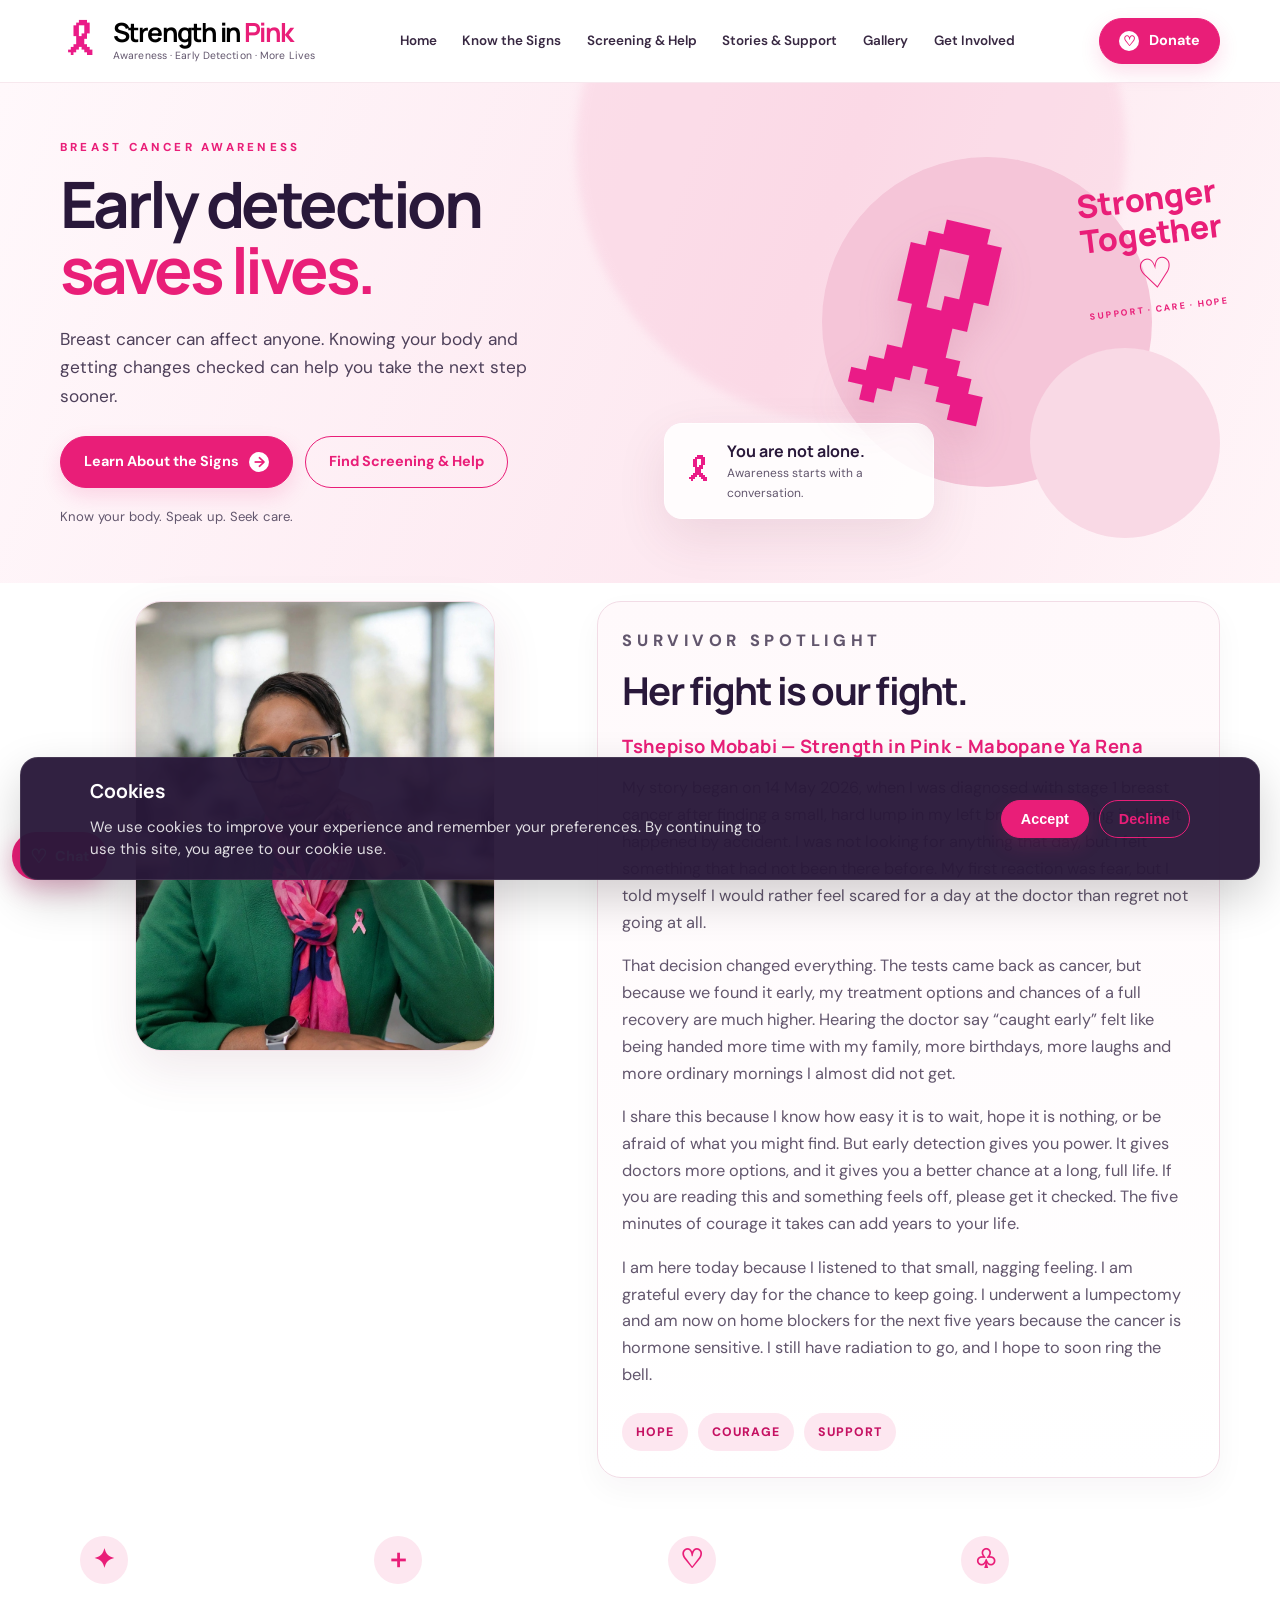
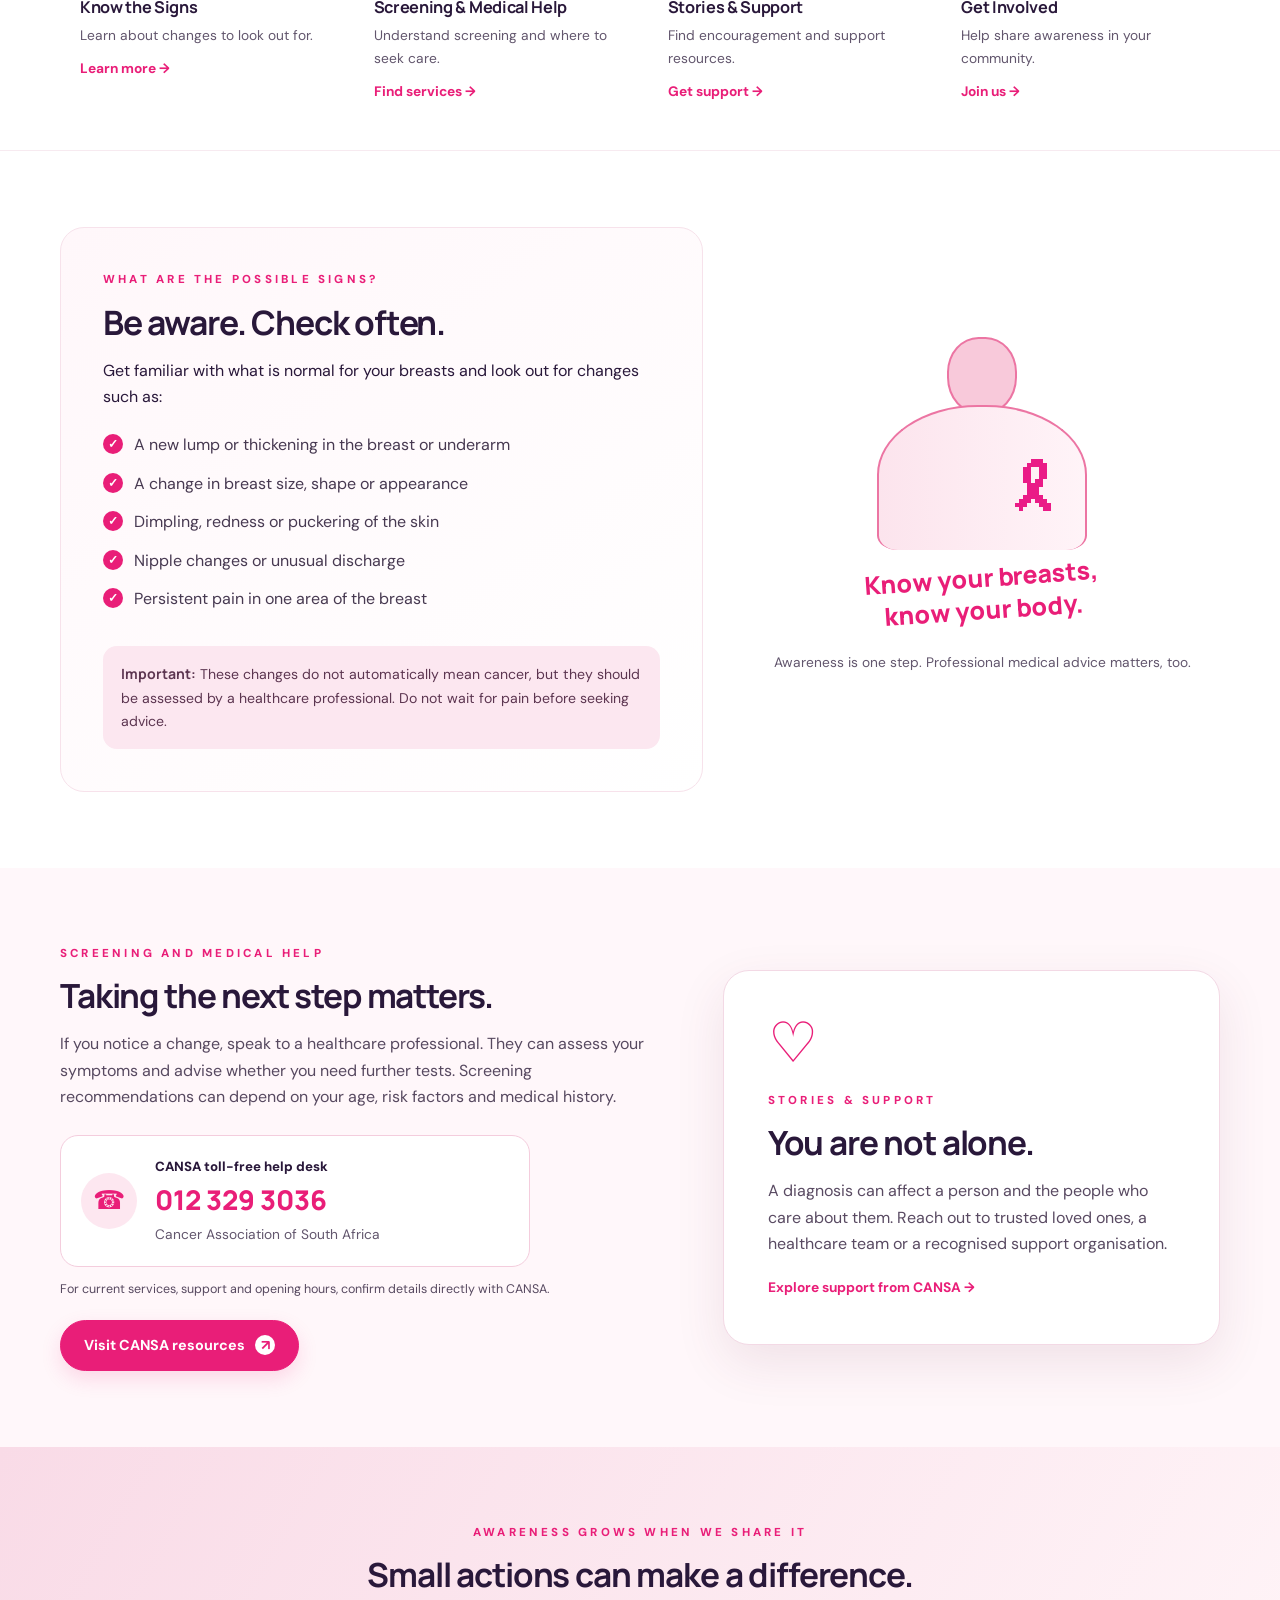
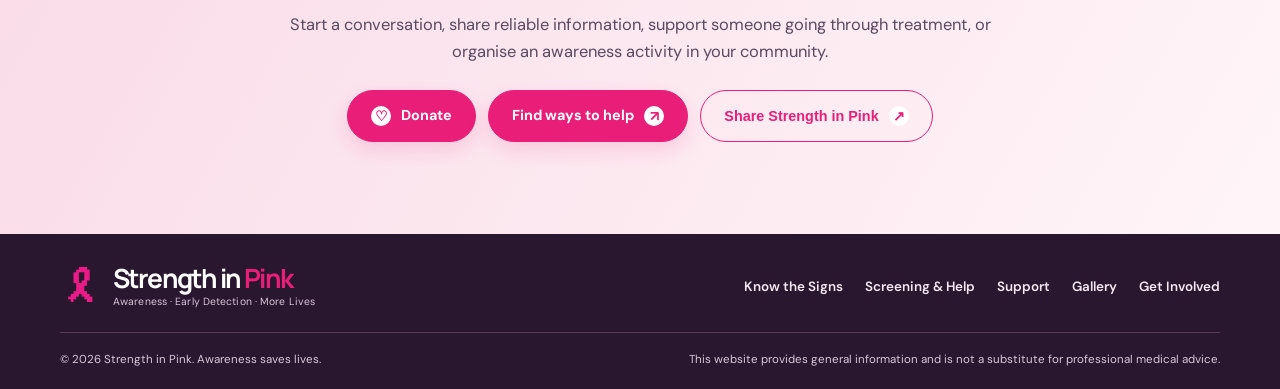
==== index.html @ 79b1885d "Add files via upload" ====
<!doctype html>
<html lang="en-ZA">
<head>
  <meta charset="utf-8">
  <meta name="viewport" content="width=device-width, initial-scale=1">
  <meta name="description" content="Breast cancer awareness in South Africa: learn possible signs, find screening and support resources, and join Strength in Pink in promoting early detection.">
  <meta name="robots" content="index, follow">
  <meta name="theme-color" content="#e91e78">
  <meta property="og:type" content="website">
  <meta property="og:locale" content="en_ZA">
  <meta property="og:site_name" content="Strength in Pink">
  <meta property="og:title" content="Strength in Pink | Breast Cancer Awareness South Africa">
  <meta property="og:description" content="Learn possible breast cancer signs, find screening and support resources, and help raise awareness in South Africa.">
  <meta name="twitter:card" content="summary">
  <meta name="twitter:title" content="Strength in Pink | Breast Cancer Awareness South Africa">
  <meta name="twitter:description" content="Learn possible breast cancer signs, find screening and support resources, and help raise awareness in South Africa.">
  <title>Strength in Pink | Breast Cancer Awareness South Africa</title>
  <link rel="preconnect" href="https://fonts.googleapis.com">
  <link rel="preconnect" href="https://fonts.gstatic.com" crossorigin>
  <link href="https://fonts.googleapis.com/css2?family=DM+Sans:wght@400;500;600;700&family=Manrope:wght@400;500;600;700;800&display=swap" rel="stylesheet">
  <link rel="stylesheet" href="styles.css">
  <style>
    .survivor-spotlight { padding: 18px 0 12px; }
    .survivor-layout { display: grid; grid-template-columns: 0.9fr 1.1fr; align-items: start; gap: 28px; }
    .survivor-image-wrap { position: relative; overflow: hidden; border-radius: 26px; box-shadow: 0 18px 50px rgba(107,35,73,.10); width: 100%; max-width: 360px; aspect-ratio: 4 / 5; margin: 0 auto; border: 1px solid #f2dce6; background: #fceaf3; }
    .survivor-image-wrap img { display: block; width: 100%; height: 100%; object-fit: cover; object-position: center 40%; }
    .survivor-copy { padding: 26px 24px; border-radius: 24px; background: linear-gradient(180deg, #fff9fb 0%, #fff 100%); border: 1px solid #f2dce6; box-shadow: 0 12px 30px rgba(58,22,41,.04); }
    .survivor-copy h2 { font-size: clamp(1.9rem, 3vw, 2.7rem); margin-bottom: 18px; letter-spacing: -0.05em; }
    .survivor-copy h3 { color: #e91e78; margin: 0 0 14px; font-size: 1.15rem; letter-spacing: 0.02em; }
    .survivor-copy p { color: #62566d; font-size: 1.02rem; }
    .survivor-badges { display: flex; flex-wrap: wrap; gap: 10px; margin-top: 24px; }
    .survivor-badges span { display: inline-flex; align-items: center; justify-content: center; padding: 9px 14px; border-radius: 999px; background: #fde7f0; color: #c51162; font-weight: 800; font-size: .77rem; letter-spacing: .08em; text-transform: uppercase; }
    @media (max-width: 720px) {
      .survivor-layout { grid-template-columns: 1fr; gap: 20px; }
      .survivor-image-wrap { max-width: 100%; }
      .survivor-copy { padding: 22px 18px; }
      .survivor-copy h2 { font-size: 2.1rem; }
    }

    .cookie-banner {
      position: fixed;
      left: 20px;
      right: 20px;
      bottom: 20px;
      z-index: 40;
      display: none;
      background: rgba(41, 24, 58, 0.96);
      color: #fff;
      border: 1px solid rgba(255,255,255,0.1);
      border-radius: 18px;
      box-shadow: 0 18px 45px rgba(0,0,0,.18);
      padding: 18px 20px;
    }

    .cookie-banner.visible {
      display: block;
    }

    .cookie-content {
      display: flex;
      align-items: center;
      justify-content: space-between;
      gap: 20px;
      max-width: 1100px;
      margin: 0 auto;
    }

    .cookie-content h3 {
      margin: 0 0 8px;
      font-size: 1.2rem;
      color: #fff;
    }

    .cookie-content p {
      margin: 0;
      color: rgba(255,255,255,0.85);
      font-size: 0.94rem;
      max-width: 700px;
      line-height: 1.5;
    }

    .cookie-actions {
      display: flex;
      gap: 10px;
      flex-wrap: wrap;
      justify-content: flex-end;
    }

    @media (max-width: 720px) {
      .cookie-content {
        flex-direction: column;
        align-items: flex-start;
      }

      .cookie-actions {
        width: 100%;
        justify-content: flex-start;
      }
    }

    .site-header .brand strong { color: #000; }
    .brand .ribbon,
    .hero-ribbon,
    .mini-ribbon,
    .body-ribbon { filter: brightness(0) saturate(100%) invert(23%) sepia(98%) saturate(3456%) hue-rotate(314deg) brightness(92%) contrast(99%); }
    .hero-ribbon { filter: brightness(0) saturate(100%) invert(23%) sepia(98%) saturate(3456%) hue-rotate(314deg) brightness(92%) contrast(99%) drop-shadow(0 20px 18px #aa4b7530); }
    .resource-icon { background: var(--pink-light); color: var(--pink); }
    .button-icon { display: inline-grid; place-items: center; width: 20px; height: 20px; flex: 0 0 20px; border-radius: 50%; background: #fff; color: var(--pink); line-height: 1; }
    .event-dialog { width: min(540px, calc(100% - 32px)); max-width: none; padding: 0; border: 1px solid var(--line); border-radius: 18px; background: #fff; color: var(--ink); box-shadow: 0 24px 70px rgba(41, 24, 58, .28); }
    .event-dialog::backdrop { background: rgba(41, 24, 58, .62); backdrop-filter: blur(4px); }
    .event-dialog-content { position: relative; padding: 32px; }
    .event-close-form { position: absolute; top: 14px; right: 14px; }
    .event-close { display: grid; place-items: center; width: 40px; height: 40px; border: 0; border-radius: 50%; background: var(--pink-light); color: var(--pink-dark); font-size: 1.6rem; cursor: pointer; }
    .event-dialog h2 { margin: 0 44px 12px 0; font-size: clamp(1.8rem, 4vw, 2.3rem); }
    .event-description { margin-bottom: 22px; color: var(--muted); }
    .event-details { display: grid; grid-template-columns: 1fr 1fr; gap: 14px 20px; margin: 0; padding: 18px 0; border-top: 1px solid var(--line); border-bottom: 1px solid var(--line); }
    .event-details div { min-width: 0; }
    .event-details div:last-child { grid-column: 1 / -1; }
    .event-details dt { color: var(--muted); font-size: .74rem; font-weight: 800; letter-spacing: .08em; text-transform: uppercase; }
    .event-details dd { margin: 4px 0 0; font-weight: 700; line-height: 1.4; overflow-wrap: anywhere; }
    .event-dialog-footer { display: flex; justify-content: flex-end; margin-top: 20px; }
    @media (max-width: 520px) { .event-dialog-content { padding: 28px 22px 22px; } }
    .chat-widget { position: fixed; left: 12px; bottom: 20px; z-index: 35; display: grid; justify-items: start; gap: 10px; }
    .chat-panel { display: grid; grid-template-rows: auto minmax(120px, 1fr) auto auto auto; width: min(370px, calc(100vw - 32px)); max-height: min(560px, calc(100dvh - 100px)); overflow: hidden; border: 1px solid var(--line); border-radius: 14px; background: #fff; box-shadow: 0 18px 50px rgba(41, 24, 58, .22); }
    .chat-panel[hidden] { display: none; }
    .chat-header { display: flex; align-items: center; justify-content: space-between; gap: 16px; padding: 14px 16px; background: var(--pink-dark); color: #fff; }
    .chat-header strong, .chat-header span { display: block; }
    .chat-header strong { font: 700 1rem Manrope, "DM Sans", sans-serif; }
    .chat-header span { margin-top: 2px; font-size: .76rem; color: rgba(255,255,255,.86); }
    .chat-close { display: grid; place-items: center; width: 36px; height: 36px; flex: 0 0 36px; border: 1px solid rgba(255,255,255,.4); border-radius: 50%; background: transparent; color: #fff; font-size: 1.35rem; cursor: pointer; }
    .chat-log { display: flex; flex-direction: column; align-items: flex-start; gap: 10px; min-height: 120px; overflow-y: auto; padding: 16px; }
    .chat-message { max-width: 88%; margin: 0; padding: 10px 12px; border-radius: 10px; font-size: .88rem; line-height: 1.5; overflow-wrap: anywhere; }
    .chat-message-bot { background: var(--soft); color: var(--ink); }
    .chat-message-user { align-self: flex-end; background: var(--pink); color: #fff; }
    .chat-suggestions { display: flex; flex-wrap: wrap; gap: 7px; padding: 0 14px 12px; }
    .chat-suggestions button { padding: 7px 10px; border: 1px solid var(--line); border-radius: 999px; background: #fff; color: var(--pink-dark); font: 600 .76rem "DM Sans", sans-serif; cursor: pointer; }
    .chat-suggestions button:hover { background: var(--pink-light); }
    .chat-form { display: flex; gap: 8px; padding: 12px 14px; border-top: 1px solid var(--line); }
    .chat-form input { min-width: 0; flex: 1; padding: 10px 12px; border: 1px solid #d9cbd4; border-radius: 8px; color: var(--ink); font: inherit; }
    .chat-form input:focus-visible, .chat-form button:focus-visible, .chat-toggle:focus-visible, .chat-close:focus-visible, .chat-suggestions button:focus-visible { outline: 3px solid #f3a5c6; outline-offset: 2px; }
    .chat-form button { width: 42px; flex: 0 0 42px; border: 0; border-radius: 8px; background: var(--pink); color: #fff; font-size: 1.3rem; cursor: pointer; }
    .chat-disclaimer { margin: 0; padding: 0 14px 12px; color: var(--muted); font-size: .7rem; }
    .chat-toggle { display: inline-flex; align-items: center; justify-content: center; gap: 8px; min-height: 48px; padding: 0 18px; border: 0; border-radius: 999px; background: var(--pink); color: #fff; font: 700 .9rem "DM Sans", sans-serif; box-shadow: 0 8px 24px rgba(197,17,98,.3); cursor: pointer; }
    .chat-toggle span:first-child { font-size: 1.2rem; }
    @media (max-width: 520px) { .chat-widget { left: 12px; bottom: 12px; } .chat-panel { max-height: min(520px, calc(100dvh - 88px)); } }
  </style>
</head>
<body>
  <a class="skip-link" href="#main">Skip to content</a>
  <header class="site-header">
    <div class="container nav-wrap">
      <a class="brand" href="#home" aria-label="Pink Hope home">
        <span class="ribbon" aria-hidden="true">🎗</span>
        <span><strong>Strength in <span>Pink</span></strong><small>Awareness · Early Detection · More Lives</small></span>
      </a>
      <button class="menu-toggle" aria-expanded="false" aria-controls="primary-nav" aria-label="Open navigation">☰</button>
      <nav id="primary-nav" class="nav-links" aria-label="Main navigation">
        <a href="#home">Home</a><a href="#signs">Know the Signs</a><a href="#help">Screening &amp; Help</a><a href="#support">Stories &amp; Support</a><a href="gallery.html">Gallery</a><a href="#involved">Get Involved</a>
      </nav>
      <a class="button button-small" href="https://www.backabuddy.co.za/campaign/strength-in-pink" target="_blank" rel="noopener noreferrer"><span class="button-icon" aria-hidden="true">♡</span> Donate</a>
    </div>
  </header>

  <main id="main">
    <section id="home" class="hero">
      <div class="hero-glow"></div>
      <div class="container hero-grid">
        <div class="hero-copy">
          <p class="eyebrow">Breast cancer awareness</p>
          <h1>Early detection<br><span>saves lives.</span></h1>
          <p class="hero-lead">Breast cancer can affect anyone. Knowing your body and getting changes checked can help you take the next step sooner.</p>
          <div class="button-row">
            <a class="button" href="#signs">Learn About the Signs <span class="button-icon" aria-hidden="true">→</span></a>
            <a class="button button-outline" href="#help">Find Screening &amp; Help</a>
          </div>
          <p class="hero-note">Know your body. Speak up. Seek care.</p>
        </div>
        <div class="hero-art" aria-label="Breast cancer awareness illustration">
          <div class="circle circle-one"></div><div class="circle circle-two"></div>
          <div class="hero-ribbon" aria-hidden="true">🎗</div>
          <div class="hero-message"><span>Stronger</span><span>Together</span><b>♡</b><small>SUPPORT · CARE · HOPE</small></div>
          <div class="hero-card"><span class="mini-ribbon">🎗</span><div><strong>You are not alone.</strong><small>Awareness starts with a conversation.</small></div></div>
        </div>
      </div>
    </section>

    <section class="survivor-spotlight" aria-labelledby="survivor-title">
      <div class="container survivor-layout">
        <div class="survivor-image-wrap">
          <img src="tshepiso.jpeg" alt="Portrait of a confident survivor smiling after treatment">
        </div>
        <div class="survivor-copy">
          <p class="eyebrow">Survivor spotlight</p>
          <h2 id="survivor-title">Her fight is our fight.</h2>
          <h3>Tshepiso Mobabi — Strength in Pink - Mabopane Ya Rena</h3>
          <p>My story began on 14 May 2026, when I was diagnosed with stage 1 breast cancer after finding a small, hard lump in my left breast while lying in bed. It happened by accident. I was not looking for anything that day, but I felt something that had not been there before. My first reaction was fear, but I told myself I would rather feel scared for a day at the doctor than regret not going at all.</p>
          <p>That decision changed everything. The tests came back as cancer, but because we found it early, my treatment options and chances of a full recovery are much higher. Hearing the doctor say “caught early” felt like being handed more time with my family, more birthdays, more laughs and more ordinary mornings I almost did not get.</p>
          <p>I share this because I know how easy it is to wait, hope it is nothing, or be afraid of what you might find. But early detection gives you power. It gives doctors more options, and it gives you a better chance at a long, full life. If you are reading this and something feels off, please get it checked. The five minutes of courage it takes can add years to your life.</p>
          <p>I am here today because I listened to that small, nagging feeling. I am grateful every day for the chance to keep going. I underwent a lumpectomy and am now on home blockers for the next five years because the cancer is hormone sensitive. I still have radiation to go, and I hope to soon ring the bell.</p>
          <div class="survivor-badges" aria-label="Support values">
            <span>Hope</span>
            <span>Courage</span>
            <span>Support</span>
          </div>
        </div>
      </div>
    </section>

    <section class="quick-links" aria-label="Explore the website">
      <div class="container quick-grid">
        <a class="quick-card" href="#signs"><span class="icon">✦</span><h2>Know the Signs</h2><p>Learn about changes to look out for.</p><span class="text-link">Learn more →</span></a>
        <a class="quick-card" href="#help"><span class="icon">＋</span><h2>Screening &amp; Medical Help</h2><p>Understand screening and where to seek care.</p><span class="text-link">Find services →</span></a>
        <a class="quick-card" href="#support"><span class="icon">♡</span><h2>Stories &amp; Support</h2><p>Find encouragement and support resources.</p><span class="text-link">Get support →</span></a>
        <a class="quick-card" href="#involved"><span class="icon">♧</span><h2>Get Involved</h2><p>Help share awareness in your community.</p><span class="text-link">Join us →</span></a>
      </div>
    </section>

    <section id="signs" class="section">
      <div class="container signs-layout">
        <div class="panel signs-panel">
          <p class="eyebrow">What are the possible signs?</p>
          <h2>Be aware. Check often.</h2>
          <p>Get familiar with what is normal for your breasts and look out for changes such as:</p>
          <ul class="sign-list">
            <li>A new lump or thickening in the breast or underarm</li>
            <li>A change in breast size, shape or appearance</li>
            <li>Dimpling, redness or puckering of the skin</li>
            <li>Nipple changes or unusual discharge</li>
            <li>Persistent pain in one area of the breast</li>
          </ul>
          <div class="notice"><strong>Important:</strong> These changes do not automatically mean cancer, but they should be assessed by a healthcare professional. Do not wait for pain before seeking advice.</div>
        </div>
        <div class="body-art">
          <div class="body-illustration" aria-hidden="true"><span class="body-head"></span><span class="body-torso"></span><span class="body-ribbon">🎗</span></div>
          <p class="script">Know your breasts,<br>know your body.</p>
          <p class="muted">Awareness is one step. Professional medical advice matters, too.</p>
        </div>
      </div>
    </section>

    <section id="help" class="section section-soft">
      <div class="container help-layout">
        <div>
          <p class="eyebrow">Screening and medical help</p>
          <h2>Taking the next step matters.</h2>
          <p>If you notice a change, speak to a healthcare professional. They can assess your symptoms and advise whether you need further tests. Screening recommendations can depend on your age, risk factors and medical history.</p>
          <div class="resource-card">
            <span class="resource-icon">☎</span>
            <div><p class="resource-label">CANSA toll-free help desk</p><a class="phone-number" href="tel:0123293036">012 329 3036</a><p class="muted">Cancer Association of South Africa</p></div>
          </div>
          <p class="small-copy">For current services, support and opening hours, confirm details directly with CANSA.</p>
          <a class="button" href="https://cansa.org.za/" target="_blank" rel="noopener noreferrer">Visit CANSA resources <span class="button-icon" aria-hidden="true">↗</span></a>
        </div>
        <aside class="support-card" id="support">
          <span class="big-heart">♡</span>
          <p class="eyebrow">Stories &amp; support</p>
          <h2>You are not alone.</h2>
          <p>A diagnosis can affect a person and the people who care about them. Reach out to trusted loved ones, a healthcare team or a recognised support organisation.</p>
          <a class="text-link" href="https://cansa.org.za/" target="_blank" rel="noopener noreferrer">Explore support from CANSA →</a>
        </aside>
      </div>
    </section>

    <section id="involved" class="section involvement">
      <div class="container involvement-inner">
        <p class="eyebrow">Awareness grows when we share it</p>
        <h2>Small actions can make a difference.</h2>
        <p>Start a conversation, share reliable information, support someone going through treatment, or organise an awareness activity in your community.</p>
        <div class="involvement-actions">
          <a class="button" href="https://www.backabuddy.co.za/campaign/strength-in-pink" target="_blank" rel="noopener noreferrer"><span class="button-icon" aria-hidden="true">♡</span> Donate</a>
          <a class="button" href="https://cansa.org.za/" target="_blank" rel="noopener noreferrer">Find ways to help <span class="button-icon" aria-hidden="true">↗</span></a>
          <button class="button button-outline" id="share-button" type="button">Share Strength in Pink <span class="button-icon" aria-hidden="true">↗</span></button>
        </div>
        <p id="share-status" class="share-status" role="status" aria-live="polite"></p>
      </div>
    </section>
  </main>

  <footer class="site-footer">
    <div class="container footer-top">
      <a class="brand brand-footer" href="#home"><span class="ribbon" aria-hidden="true">🎗</span><span><strong>Strength in <span>Pink</span></strong><small>Awareness · Early Detection · More Lives</small></span></a>
      <nav class="footer-links" aria-label="Footer navigation"><a href="#signs">Know the Signs</a><a href="#help">Screening &amp; Help</a><a href="#support">Support</a><a href="gallery.html">Gallery</a><a href="#involved">Get Involved</a></nav>
    </div>
    <div class="container footer-bottom"><p>© <span id="year"></span> Strength in Pink. Awareness saves lives.</p><p>This website provides general information and is not a substitute for professional medical advice.</p></div>
  </footer>

  <dialog id="event-popup" class="event-dialog" aria-labelledby="event-title" aria-describedby="event-description">
    <div class="event-dialog-content">
      <form method="dialog" class="event-close-form">
        <button class="event-close" type="submit" aria-label="Close event details">×</button>
      </form>
      <p class="eyebrow">Breast cancer awareness drive</p>
      <h2 id="event-title">Early detection saves lives</h2>
      <p id="event-description" class="event-description">Join us for a community drive supporting breast cancer awareness, early detection and support.</p>
      <dl class="event-details">
        <div><dt>Date</dt><dd><time datetime="2026-10-24">Saturday, 24 October 2026</time></dd></div>
        <div><dt>Time</dt><dd><time datetime="09:00">09:00</time>–<time datetime="15:00">15:00</time></dd></div>
        <div><dt>Venue</dt><dd><a href="https://www.google.com/maps/search/?api=1&amp;query=Bana+Sports+Ground%2C+Mabopane" target="_blank" rel="noopener noreferrer" aria-label="Find Bana Sports Ground, Mabopane on Google Maps">📍 Bana Sports Ground, Mabopane</a></dd></div>
      </dl>
      <form method="dialog" class="event-dialog-footer">
        <button class="button button-outline" type="submit">Close</button>
      </form>
    </div>
  </dialog>

  <div id="cookie-banner" class="cookie-banner" aria-live="polite">
    <div class="cookie-content">
      <div>
        <h3>Cookies</h3>
        <p>We use cookies to improve your experience and remember your preferences. By continuing to use this site, you agree to our cookie use.</p>
      </div>
      <div class="cookie-actions">
        <button id="cookie-accept" class="button button-small" type="button">Accept</button>
        <button id="cookie-decline" class="button button-outline button-small" type="button">Decline</button>
      </div>
    </div>
  </div>

  <div class="chat-widget">
    <section id="chat-panel" class="chat-panel" aria-label="Pink Hope chatbot" hidden>
      <header class="chat-header">
        <div><strong>Strength In Pink</strong><span>Awareness and support information</span></div>
        <button id="chat-close" class="chat-close" type="button" aria-label="Close chat">×</button>
      </header>
      <div id="chat-log" class="chat-log" role="log" aria-live="polite" aria-relevant="additions">
        <p class="chat-message chat-message-bot">Hello! I can help with breast cancer awareness information, support resources, and event details.</p>
      </div>
      <div class="chat-suggestions" aria-label="Common questions">
        <button type="button" data-chat-question="What are possible signs?">Possible signs</button>
        <button type="button" data-chat-question="Where can I get help?">Get help</button>
        <button type="button" data-chat-question="Tell me about the event">Event details</button>
      </div>
      <form id="chat-form" class="chat-form">
        <label class="skip-link" for="chat-input">Ask Strength in Pink a question</label>
        <input id="chat-input" name="question" type="text" maxlength="500" autocomplete="off" placeholder="Ask about signs, help, or the event">
        <button type="submit" aria-label="Send message">↑</button>
      </form>
      <p class="chat-disclaimer">General information only. Not medical advice.</p>
    </section>
    <button id="chat-toggle" class="chat-toggle" type="button" aria-controls="chat-panel" aria-expanded="false"><span aria-hidden="true">♡</span><span>Chat</span></button>
  </div>

  <script src="script.js"></script>
</body>
</html>
---- styles.css ----
:root{--pink:#e91e78;--pink-dark:#c51162;--pink-light:#fde7f0;--ink:#29183a;--muted:#62566d;--white:#fff;--line:#f2dce6;--soft:#fff7fa;--shadow:0 18px 50px rgba(107,35,73,.10)}
*{box-sizing:border-box}html{scroll-behavior:smooth;scroll-padding-top:90px}body{margin:0;font-family:"DM Sans",sans-serif;color:var(--ink);background:#fff;line-height:1.65}h1,h2,h3,strong{font-family:Manrope,"DM Sans",sans-serif}h1,h2,p{margin-top:0}h1{font-size:clamp(2.7rem,5vw,4.8rem);line-height:1.03;letter-spacing:-.055em;margin-bottom:22px}h1 span{color:var(--pink)}h2{font-size:clamp(1.65rem,2.6vw,2.45rem);line-height:1.15;letter-spacing:-.035em;margin-bottom:16px}a{color:inherit}.container{width:min(1160px,calc(100% - 40px));margin-inline:auto}.site-header{position:sticky;top:0;z-index:20;background:rgba(255,255,255,.94);backdrop-filter:blur(16px);border-bottom:1px solid #f7e8ee}.nav-wrap{min-height:82px;display:flex;align-items:center;gap:26px}.brand{display:flex;align-items:center;gap:10px;text-decoration:none;min-width:220px}.ribbon{font-size:2.7rem;line-height:1;filter:saturate(1.2)}.brand strong{font-size:1.65rem;letter-spacing:-.06em;display:block;line-height:1.1}.brand strong span{color:var(--pink)}.brand small{display:block;font-size:.65rem;color:var(--muted);white-space:nowrap;letter-spacing:.01em}.nav-links{display:flex;align-items:center;justify-content:center;gap:clamp(12px,2vw,27px);flex:1}.nav-links a,.footer-links a{font-size:.84rem;text-decoration:none;color:#382842;font-weight:600}.nav-links a:hover,.footer-links a:hover{color:var(--pink)}.button{display:inline-flex;justify-content:center;align-items:center;gap:10px;background:var(--pink);color:#fff;border:1px solid var(--pink);border-radius:999px;padding:13px 23px;font-weight:700;font-size:.9rem;text-decoration:none;cursor:pointer;transition:transform .2s,background .2s;box-shadow:0 8px 20px #e91e7825}.button:hover{background:var(--pink-dark);transform:translateY(-2px)}.button-small{padding:10px 19px;white-space:nowrap}.button-outline{background:transparent;color:var(--pink);box-shadow:none}.button-outline:hover{color:white}.menu-toggle{display:none;border:0;background:var(--pink-light);color:var(--pink-dark);padding:10px 13px;border-radius:12px;font-size:1.2rem}.hero{position:relative;overflow:hidden;background:linear-gradient(110deg,#fff8fb 0%,#fde8f0 60%,#fff5f8 100%);min-height:475px;display:flex;align-items:center}.hero-glow{position:absolute;width:550px;height:550px;right:12%;top:-210px;border-radius:50%;background:#f7bad2;opacity:.3;filter:blur(5px)}.hero-grid{position:relative;display:grid;grid-template-columns:1fr 1fr;align-items:center;gap:25px;min-height:475px}.hero-copy{padding:55px 0}.eyebrow{text-transform:uppercase;letter-spacing:.28em;color:var(--pink);font-weight:800;font-size:.72rem;margin-bottom:14px}.hero-lead{max-width:500px;color:#4e405a;font-size:1.08rem;margin-bottom:26px}.button-row{display:flex;flex-wrap:wrap;gap:12px}.hero-note{font-size:.82rem;color:var(--muted);margin:18px 0 0}.hero-art{height:420px;position:relative;display:flex;align-items:center;justify-content:center}.circle{position:absolute;border-radius:50%;background:#f5c5d8}.circle-one{width:330px;height:330px;right:12%;top:34px}.circle-two{width:190px;height:190px;right:0;bottom:5px;background:#f9d9e5}.hero-ribbon{font-size:15rem;line-height:1;z-index:1;transform:rotate(13deg);filter:drop-shadow(0 20px 18px #aa4b7530)}.hero-message{position:absolute;right:-4px;top:58px;display:flex;flex-direction:column;color:var(--pink);font-family:Manrope,sans-serif;font-weight:800;font-size:2rem;line-height:1.08;transform:rotate(-7deg)}.hero-message b{font-size:2.6rem;text-align:center;font-weight:400}.hero-message small{font:700 .56rem "DM Sans",sans-serif;letter-spacing:.2em;margin-top:8px}.hero-card{position:absolute;bottom:24px;left:2%;display:flex;gap:12px;align-items:center;padding:14px 18px;background:#ffffffdf;border:1px solid #fff;border-radius:18px;box-shadow:var(--shadow);max-width:270px}.mini-ribbon{font-size:2rem}.hero-card strong,.hero-card small{display:block}.hero-card small{font-size:.75rem;color:var(--muted)}.quick-links{background:#fff;padding:28px 0;border-bottom:1px solid #f7eaf0}.quick-grid{display:grid;grid-template-columns:repeat(4,1fr);gap:15px}.quick-card{padding:18px 20px;border-radius:18px;text-decoration:none;transition:background .2s,transform .2s}.quick-card:hover{background:var(--soft);transform:translateY(-3px)}.icon{display:grid;place-items:center;width:48px;height:48px;border-radius:50%;background:var(--pink-light);color:var(--pink);font-size:1.6rem;font-weight:700;margin-bottom:14px}.quick-card h2{font-size:1.02rem;letter-spacing:-.02em;margin-bottom:7px}.quick-card p{font-size:.86rem;color:var(--muted);margin-bottom:8px}.text-link{font-weight:700;color:var(--pink);font-size:.86rem;text-decoration:none}.section{padding:76px 0}.signs-layout{display:grid;grid-template-columns:1.15fr .85fr;gap:42px;align-items:center}.panel{border:1px solid #f7e2eb;border-radius:24px;padding:clamp(24px,4vw,42px);background:linear-gradient(145deg,#fff7fa,#fff)}.panel h2{font-size:2.1rem}.sign-list{padding:0;list-style:none;margin:22px 0}.sign-list li{position:relative;padding:0 0 12px 31px;color:#473951}.sign-list li:before{content:"✓";position:absolute;left:0;top:2px;width:20px;height:20px;border-radius:50%;background:var(--pink);color:#fff;font-size:.75rem;font-weight:800;text-align:center;line-height:20px}.notice{padding:16px 18px;border-radius:14px;background:#fce7f0;color:#5c3550;font-size:.88rem}.body-art{text-align:center;padding:25px}.body-illustration{height:230px;position:relative;display:flex;align-items:center;justify-content:center}.body-head{position:absolute;top:5px;width:70px;height:78px;border-radius:45% 45% 48% 48%;background:#f8c9da;border:2px solid #ec75a3}.body-torso{position:absolute;top:73px;width:210px;height:145px;border:2px solid #ec75a3;border-bottom:0;border-radius:48% 48% 10% 10%;background:linear-gradient(90deg,#fce4ed,#fff4f8)}.body-ribbon{position:absolute;top:105px;right:calc(50% - 85px);font-size:4rem}.script{font-family:"Manrope",sans-serif;font-weight:800;color:var(--pink);font-size:1.55rem;line-height:1.3;transform:rotate(-4deg)}.muted{color:var(--muted);font-size:.86rem}.section-soft{background:var(--soft)}.help-layout{display:grid;grid-template-columns:1.1fr .9fr;gap:55px;align-items:center}.help-layout>div>p:not(.eyebrow){color:#574960;max-width:650px}.resource-card{display:flex;gap:18px;align-items:center;padding:20px;margin:25px 0 12px;border:1px solid #f4cddd;background:#fff;border-radius:18px;max-width:470px}.resource-icon{display:grid;place-items:center;flex-shrink:0;width:56px;height:56px;background:var(--pink);color:#fff;border-radius:50%;font-size:1.6rem}.resource-label{font-size:.83rem;font-weight:800;margin:0}.phone-number{display:block;color:var(--pink);font-family:Manrope,sans-serif;font-size:1.7rem;font-weight:800;text-decoration:none}.resource-card .muted{margin:0}.small-copy{font-size:.78rem;color:var(--muted);margin-bottom:20px}.support-card{background:#fff;border:1px solid #f3d9e5;border-radius:26px;padding:clamp(26px,4vw,44px);box-shadow:var(--shadow)}.big-heart{font-size:3.5rem;color:var(--pink);display:block;line-height:1;margin-bottom:20px}.support-card p:not(.eyebrow){color:#594a62}.involvement{background:linear-gradient(120deg,#f9dbe7,#fff5f8);text-align:center}.involvement-inner{max-width:760px}.involvement-inner>p:not(.eyebrow){color:#594a62;font-size:1.03rem}.involvement-actions{display:flex;gap:12px;justify-content:center;flex-wrap:wrap;margin-top:25px}.share-status{font-size:.85rem;margin-top:12px}.site-footer{background:#29162f;color:#fff;padding:30px 0 20px}.footer-top{display:flex;justify-content:space-between;align-items:center;gap:25px;padding-bottom:22px}.brand-footer strong{color:#fff}.brand-footer small{color:#d8c5d8}.footer-links{display:flex;flex-wrap:wrap;gap:22px}.footer-links a{color:#f4e8f2}.footer-bottom{border-top:1px solid #593c5b;padding-top:17px;display:flex;justify-content:space-between;gap:20px;font-size:.72rem;color:#d7c8d9}.footer-bottom p{margin:0}.skip-link{position:absolute;left:-9999px;top:8px;background:#fff;padding:10px;z-index:99}.skip-link:focus{left:8px}
@media(max-width:980px){.nav-wrap{gap:14px}.brand{min-width:auto}.nav-links{gap:12px}.nav-links a{font-size:.76rem}.nav-wrap>.button{display:none}.hero-art{transform:scale(.9)}.quick-grid{grid-template-columns:repeat(2,1fr)}}
@media(max-width:720px){.container{width:min(100% - 30px,560px)}.nav-wrap{min-height:72px;justify-content:space-between;flex-wrap:wrap}.brand strong{font-size:1.45rem}.ribbon{font-size:2.3rem}.brand small{font-size:.58rem}.menu-toggle{display:block}.nav-links{display:none;order:4;flex-basis:100%;flex-direction:column;align-items:stretch;padding:8px 0 18px}.nav-links.open{display:flex}.nav-links a{padding:10px 12px;border-radius:10px;font-size:.95rem}.nav-links a:hover{background:var(--soft)}.hero-grid{grid-template-columns:1fr;gap:0}.hero-copy{padding:55px 0 5px}.hero-art{height:300px;transform:none;margin-top:-4px}.hero-ribbon{font-size:11rem}.circle-one{width:245px;height:245px;right:18%;top:20px}.circle-two{width:130px;height:130px;right:3%;bottom:0}.hero-message{right:0;top:25px;font-size:1.45rem}.hero-card{left:0;bottom:10px}.quick-grid{grid-template-columns:1fr 1fr;gap:4px}.quick-card{padding:15px 10px}.quick-card h2{font-size:.95rem}.quick-card p{font-size:.8rem}.section{padding:52px 0}.signs-layout,.help-layout{grid-template-columns:1fr;gap:25px}.body-art{padding:0 10px}.panel{padding:25px 20px}.panel h2{font-size:1.8rem}.footer-top,.footer-bottom{align-items:flex-start;flex-direction:column}.footer-links{gap:14px}.footer-bottom{font-size:.75rem}.phone-number{font-size:1.5rem}}
@media(max-width:390px){.quick-grid{grid-template-columns:1fr}.button-row .button{width:100%}.hero-message{right:-5px}.hero-card{max-width:245px}.hero-card small{font-size:.7rem}}
@media(max-width:520px){.hero-ribbon{font-size:8rem;transform:rotate(13deg) translate(-80px,-30px)}.hero-message{top:8px;right:-4px;font-size:1.25rem}}
@media(max-width:340px){.hero-ribbon{font-size:6.5rem;transform:rotate(13deg) translate(-75px,-25px)}.hero-message{font-size:1.1rem}}
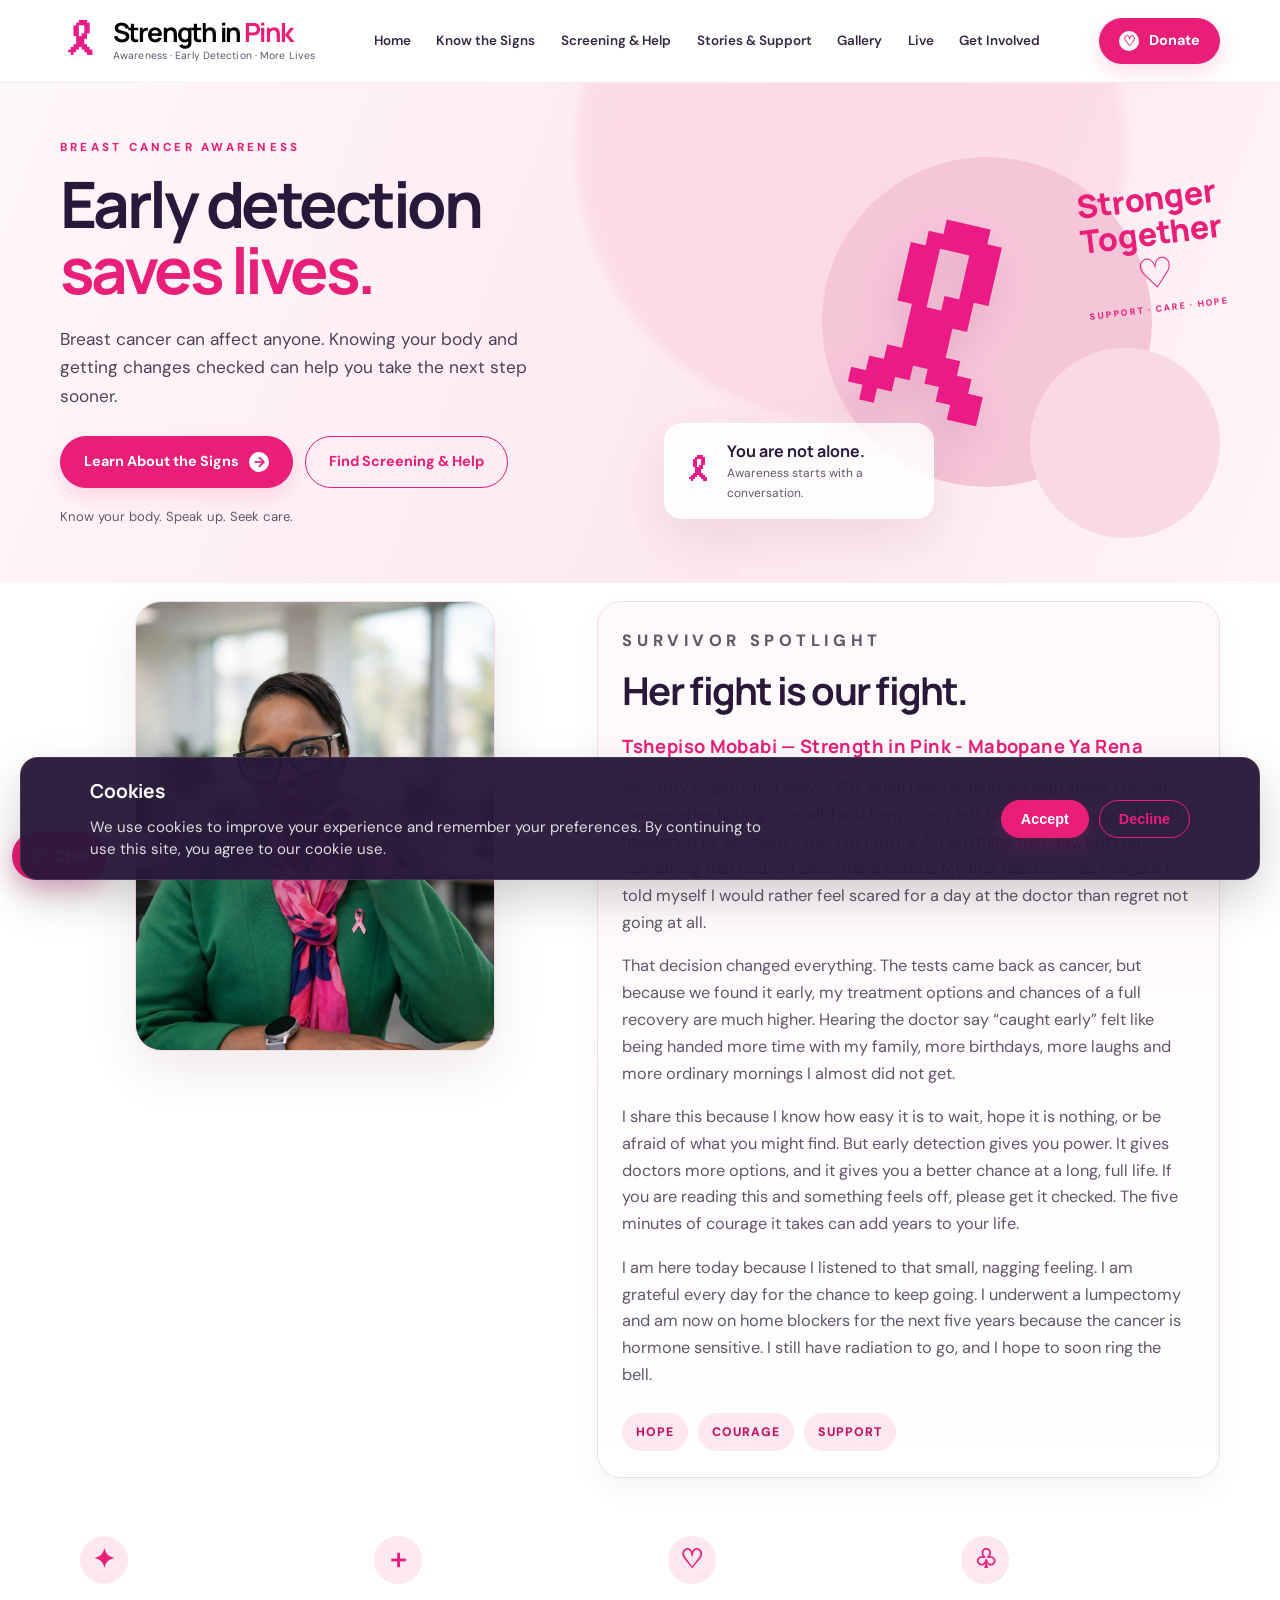
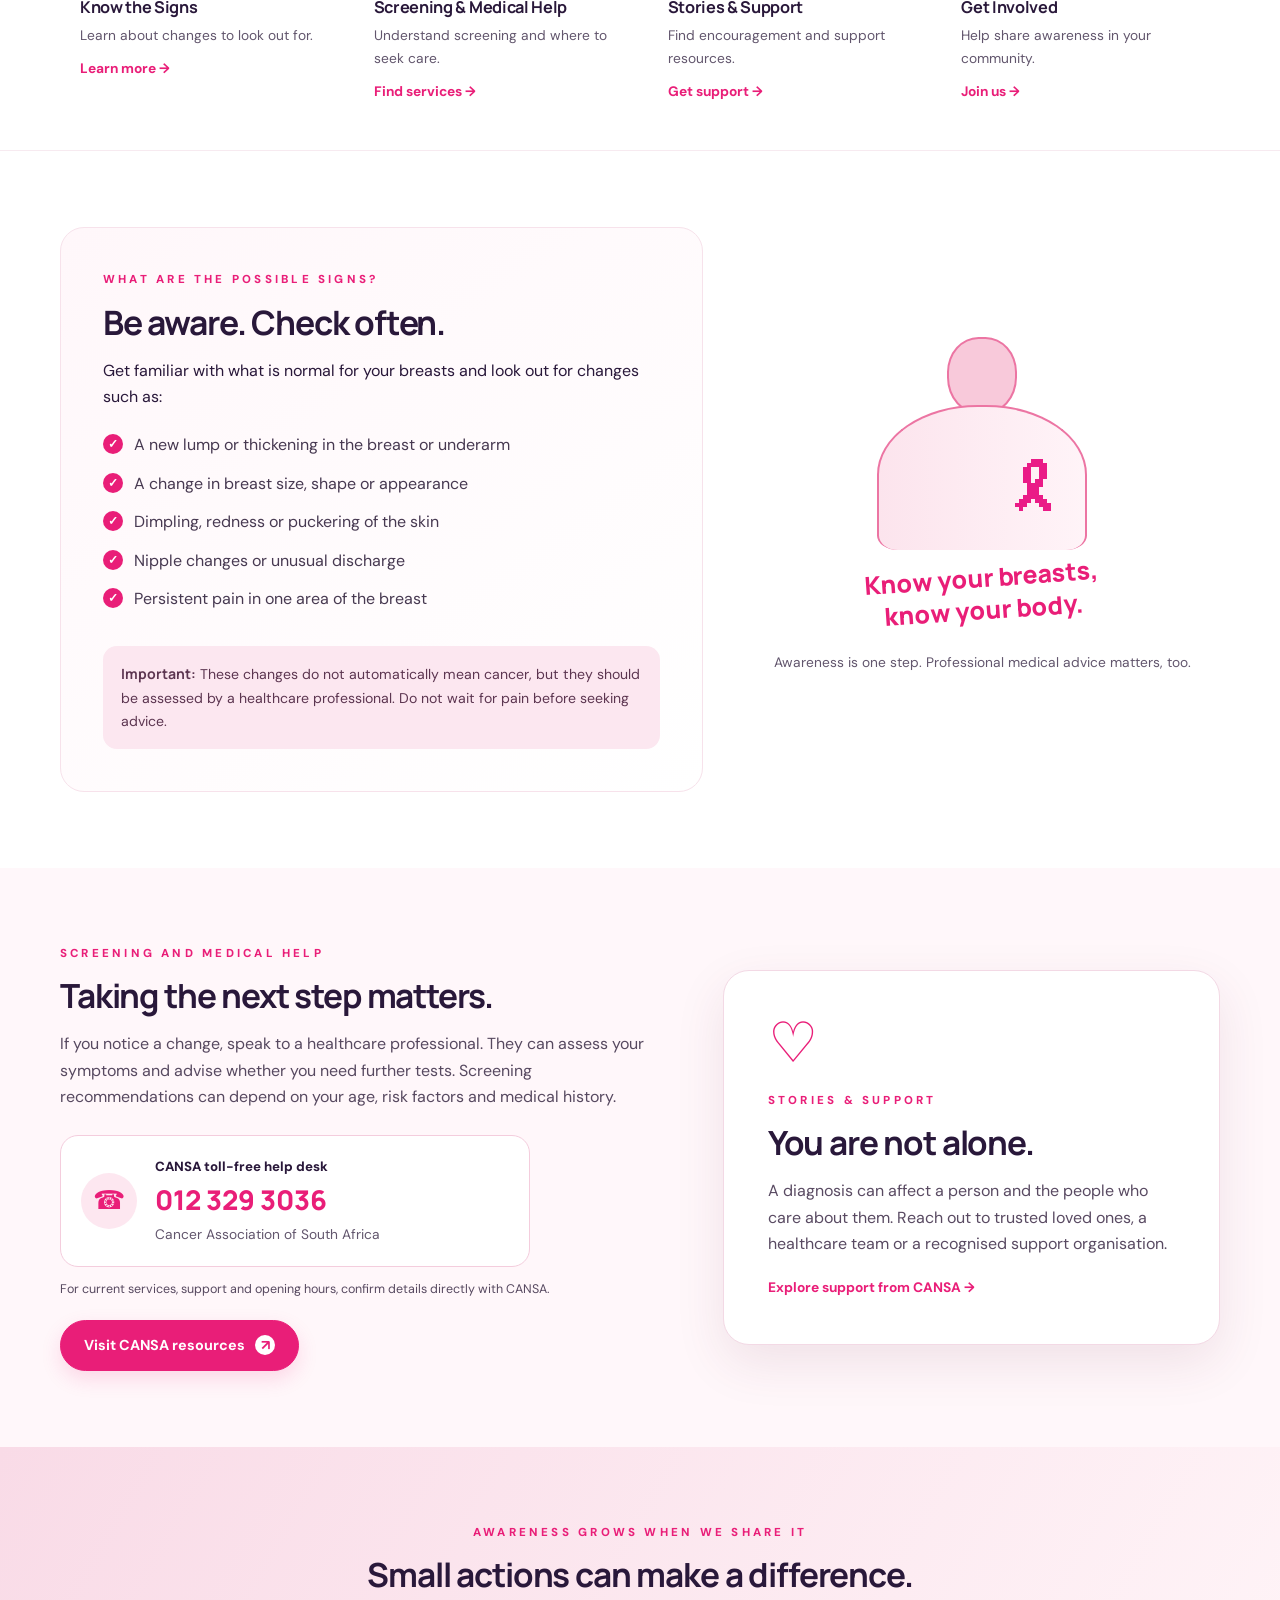
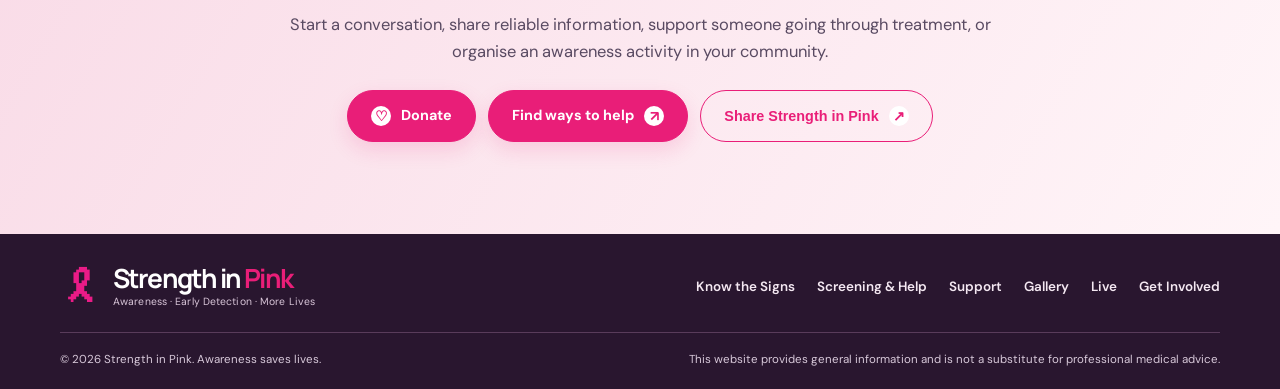
==== commit 1cac8d0e: "Add files via upload" ====
--- a/index.html
+++ b/index.html
@@ -155,7 +155,7 @@
       </a>
       <button class="menu-toggle" aria-expanded="false" aria-controls="primary-nav" aria-label="Open navigation">☰</button>
       <nav id="primary-nav" class="nav-links" aria-label="Main navigation">
-        <a href="#home">Home</a><a href="#signs">Know the Signs</a><a href="#help">Screening &amp; Help</a><a href="#support">Stories &amp; Support</a><a href="gallery.html">Gallery</a><a href="#involved">Get Involved</a>
+        <a href="#home">Home</a><a href="#signs">Know the Signs</a><a href="#help">Screening &amp; Help</a><a href="#support">Stories &amp; Support</a><a href="gallery.html">Gallery</a><a href="live.html">Live</a><a href="#involved">Get Involved</a>
       </nav>
       <a class="button button-small" href="https://www.backabuddy.co.za/campaign/strength-in-pink" target="_blank" rel="noopener noreferrer"><span class="button-icon" aria-hidden="true">♡</span> Donate</a>
     </div>
@@ -279,7 +279,7 @@
   <footer class="site-footer">
     <div class="container footer-top">
       <a class="brand brand-footer" href="#home"><span class="ribbon" aria-hidden="true">🎗</span><span><strong>Strength in <span>Pink</span></strong><small>Awareness · Early Detection · More Lives</small></span></a>
-      <nav class="footer-links" aria-label="Footer navigation"><a href="#signs">Know the Signs</a><a href="#help">Screening &amp; Help</a><a href="#support">Support</a><a href="gallery.html">Gallery</a><a href="#involved">Get Involved</a></nav>
+      <nav class="footer-links" aria-label="Footer navigation"><a href="#signs">Know the Signs</a><a href="#help">Screening &amp; Help</a><a href="#support">Support</a><a href="gallery.html">Gallery</a><a href="live.html">Live</a><a href="#involved">Get Involved</a></nav>
     </div>
     <div class="container footer-bottom"><p>© <span id="year"></span> Strength in Pink. Awareness saves lives.</p><p>This website provides general information and is not a substitute for professional medical advice.</p></div>
   </footer>
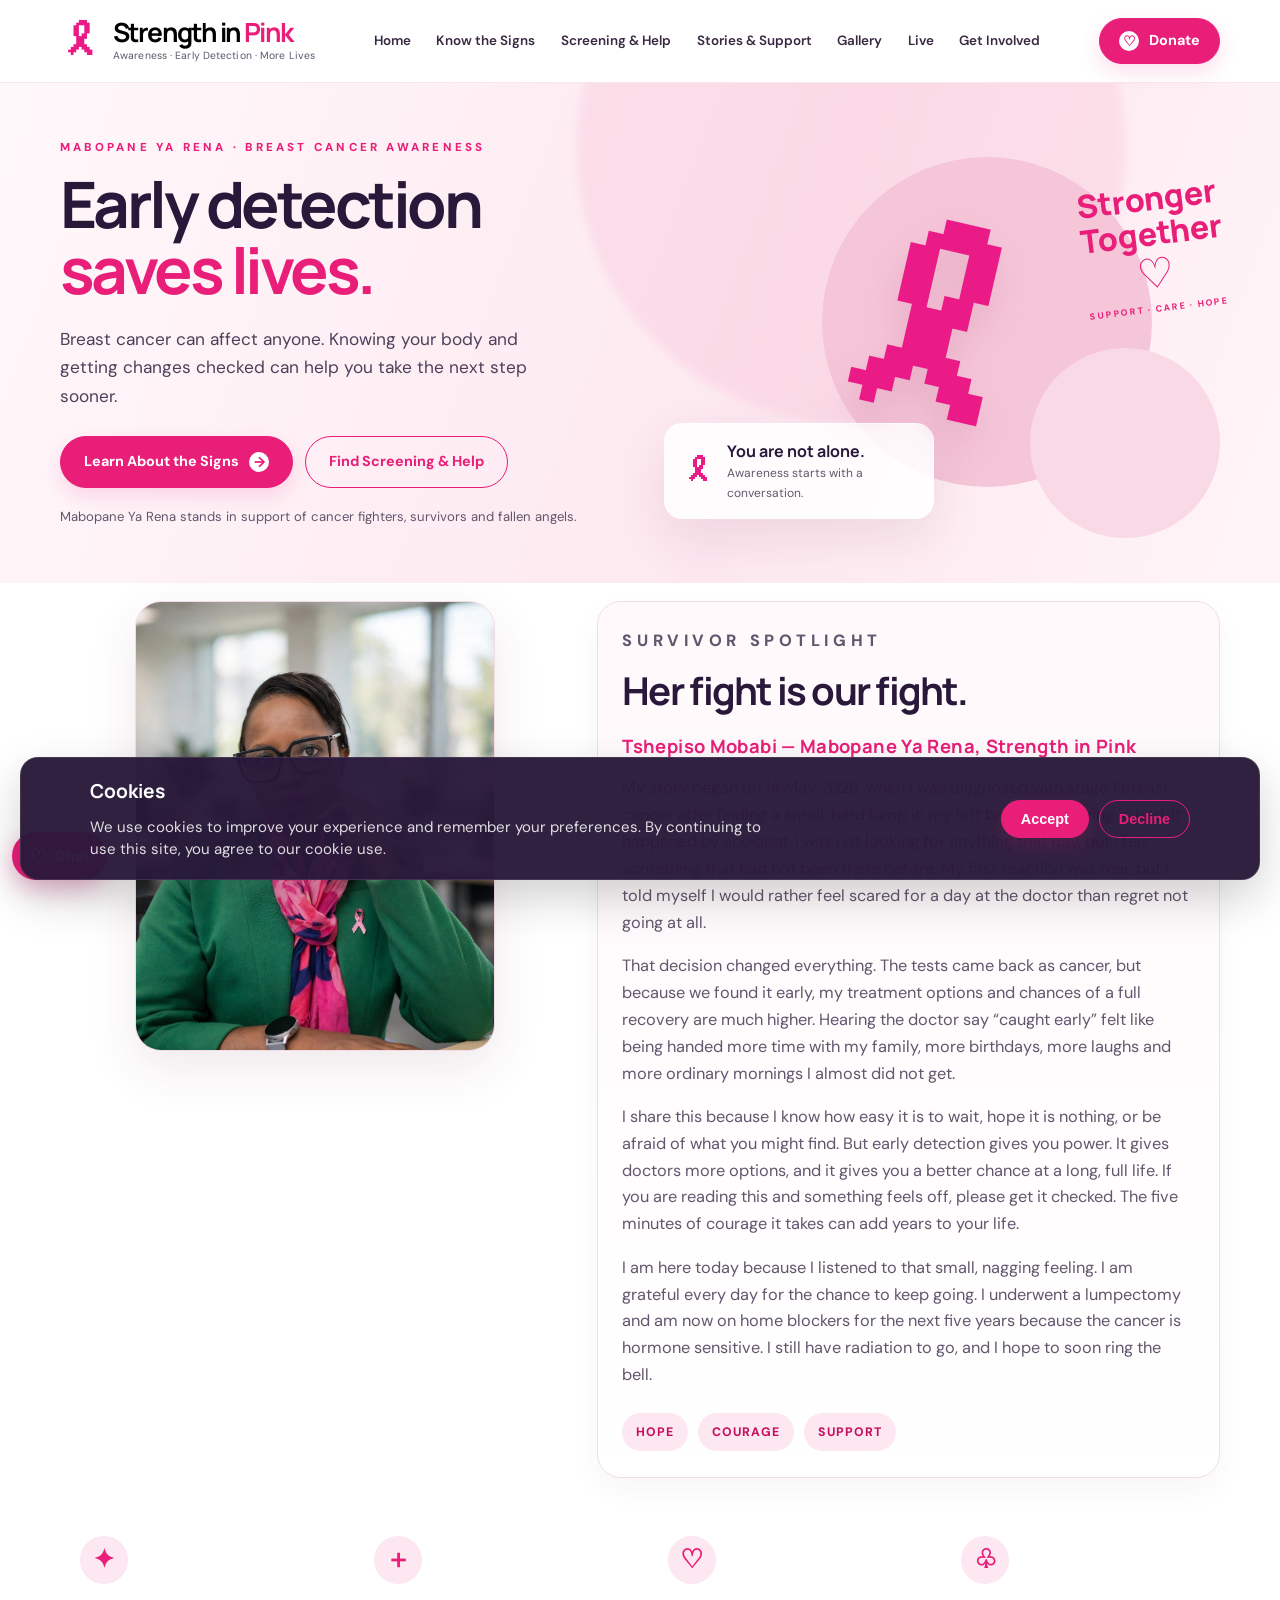
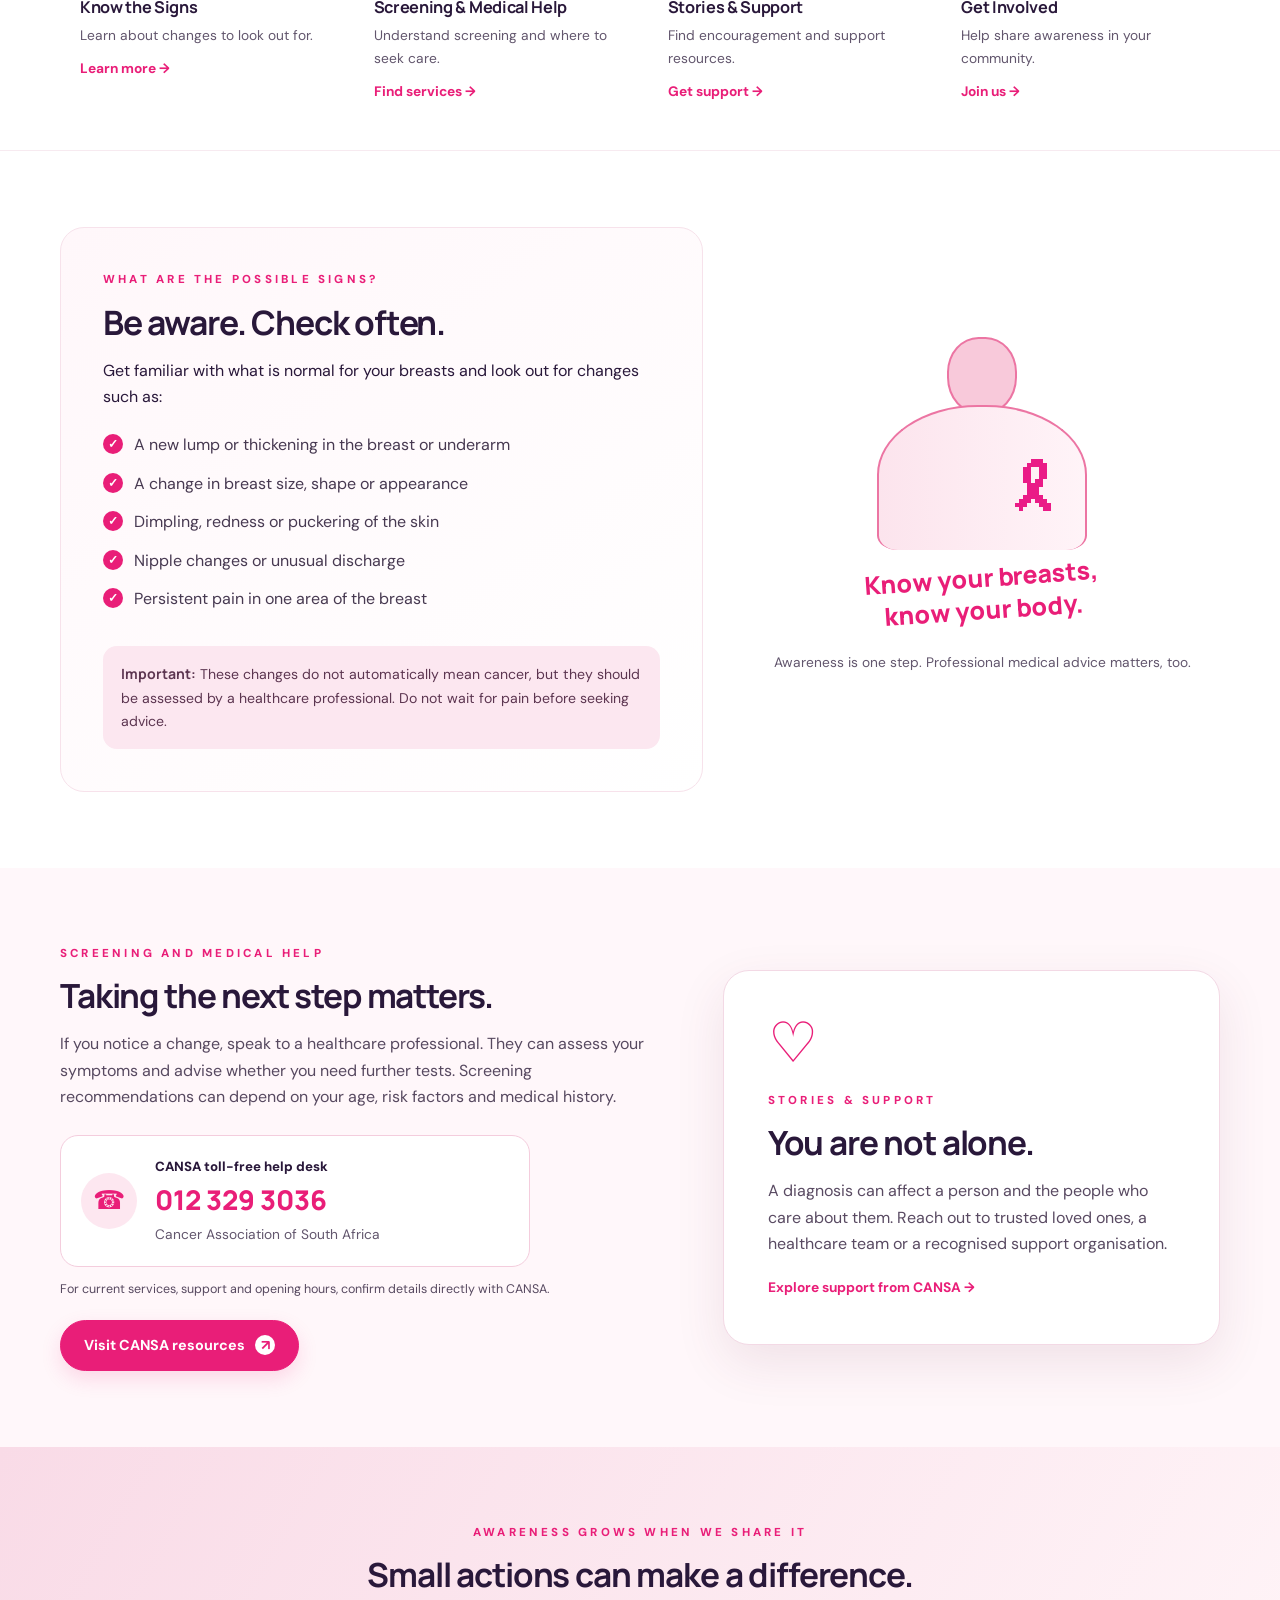
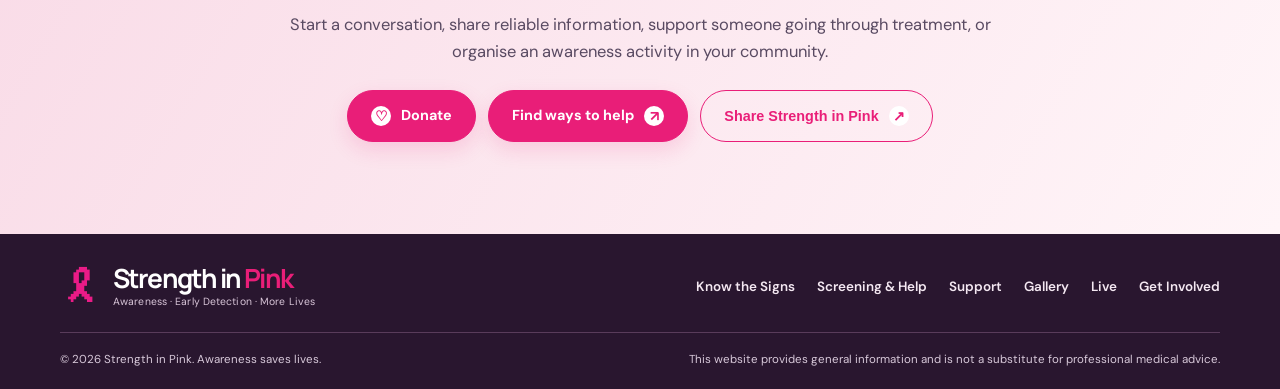
==== commit 7bc3c3f7: "index.html" ====
--- a/index.html
+++ b/index.html
@@ -166,14 +166,14 @@
       <div class="hero-glow"></div>
       <div class="container hero-grid">
         <div class="hero-copy">
-          <p class="eyebrow">Breast cancer awareness</p>
+          <p class="eyebrow">Mabopane Ya Rena · Breast cancer awareness</p>
           <h1>Early detection<br><span>saves lives.</span></h1>
           <p class="hero-lead">Breast cancer can affect anyone. Knowing your body and getting changes checked can help you take the next step sooner.</p>
           <div class="button-row">
             <a class="button" href="#signs">Learn About the Signs <span class="button-icon" aria-hidden="true">→</span></a>
             <a class="button button-outline" href="#help">Find Screening &amp; Help</a>
           </div>
-          <p class="hero-note">Know your body. Speak up. Seek care.</p>
+          <p class="hero-note">Mabopane Ya Rena stands in support of cancer fighters, survivors and fallen angels.</p>
         </div>
         <div class="hero-art" aria-label="Breast cancer awareness illustration">
           <div class="circle circle-one"></div><div class="circle circle-two"></div>
@@ -192,7 +192,7 @@
         <div class="survivor-copy">
           <p class="eyebrow">Survivor spotlight</p>
           <h2 id="survivor-title">Her fight is our fight.</h2>
-          <h3>Tshepiso Mobabi — Strength in Pink - Mabopane Ya Rena</h3>
+          <h3>Tshepiso Mobabi — Mabopane Ya Rena, Strength in Pink</h3>
           <p>My story began on 14 May 2026, when I was diagnosed with stage 1 breast cancer after finding a small, hard lump in my left breast while lying in bed. It happened by accident. I was not looking for anything that day, but I felt something that had not been there before. My first reaction was fear, but I told myself I would rather feel scared for a day at the doctor than regret not going at all.</p>
           <p>That decision changed everything. The tests came back as cancer, but because we found it early, my treatment options and chances of a full recovery are much higher. Hearing the doctor say “caught early” felt like being handed more time with my family, more birthdays, more laughs and more ordinary mornings I almost did not get.</p>
           <p>I share this because I know how easy it is to wait, hope it is nothing, or be afraid of what you might find. But early detection gives you power. It gives doctors more options, and it gives you a better chance at a long, full life. If you are reading this and something feels off, please get it checked. The five minutes of courage it takes can add years to your life.</p>
@@ -291,7 +291,7 @@
       </form>
       <p class="eyebrow">Breast cancer awareness drive</p>
       <h2 id="event-title">Early detection saves lives</h2>
-      <p id="event-description" class="event-description">Join us for a community drive supporting breast cancer awareness, early detection and support.</p>
+      <p id="event-description" class="event-description">Join us Mabopane Ya Renacommunity drive supporting breast cancer awareness.</p>
       <dl class="event-details">
         <div><dt>Date</dt><dd><time datetime="2026-10-24">Saturday, 24 October 2026</time></dd></div>
         <div><dt>Time</dt><dd><time datetime="09:00">09:00</time>–<time datetime="15:00">15:00</time></dd></div>
